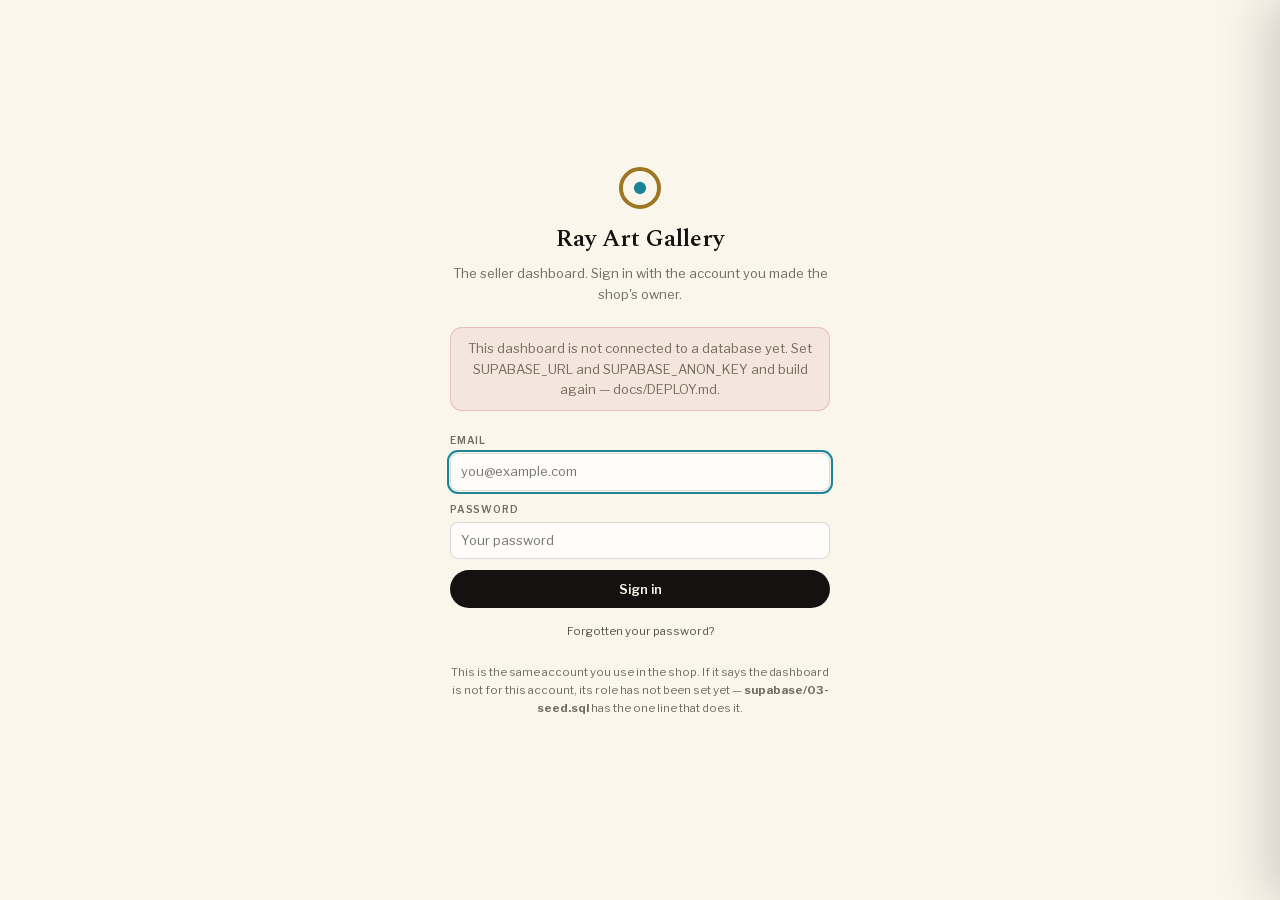
==== src/admin/index.html @ d51d6be7 "Order cancellation, notifications for both sides, real avatar supabase/04-notifications.sql is new a" ====
<!doctype html>
<html lang="en">
<head>
<meta charset="utf-8">
<meta name="viewport" content="width=device-width, initial-scale=1">
<title>Dashboard — Ray Art Gallery</title>
<meta name="robots" content="noindex, nofollow">
<meta name="theme-color" content="#FBF6EC">
<!-- ══════════════════════════════════════════════════════════════
     THE SELLER DASHBOARD

     Orders as they arrive, the catalogue, the customers, and the
     numbers underneath all three.

     It is at a plain address on purpose. Being hard to find is not
     security; every screen here asks the database, and the database
     answers only an account whose profile row says role = 'admin'.
     Anyone else who opens this page — signed in or not — is told no
     by Postgres, not by JavaScript.
     ══════════════════════════════════════════════════════════════ -->
<link rel="icon" href="data:image/svg+xml,%3Csvg xmlns='http://www.w3.org/2000/svg' viewBox='0 0 100 100'%3E%3Crect width='100' height='100' rx='22' fill='%23141210'/%3E%3Ccircle cx='50' cy='50' r='27' fill='none' stroke='%23D9B877' stroke-width='6'/%3E%3Ccircle cx='50' cy='50' r='9' fill='%231B8497'/%3E%3C/svg%3E">
<link rel="stylesheet" href="../shared/styles/00-tokens.css">
<link rel="stylesheet" href="styles/01-admin.css">
</head>
<body>

<!-- ═══════════ the gate ═══════════ -->
<div class="gate" id="gate" hidden>
  <div class="gate-in">
    <svg width="56" height="56" viewBox="0 0 100 100" aria-hidden="true">
      <circle cx="50" cy="50" r="34" fill="none" stroke="#9C7620" stroke-width="7"/>
      <circle cx="50" cy="50" r="11" fill="#1B8497"/>
    </svg>
    <h1>Ray Art Gallery</h1>
    <p>The seller dashboard. Sign in with the account you made the shop's owner.</p>
    <div id="gateMsg"></div>
    <form id="gateForm" novalidate>
      <div><label class="lab" for="gEmail">Email</label>
        <input class="inp" type="email" id="gEmail" autocomplete="email" inputmode="email" placeholder="you@example.com"></div>
      <div id="gatePassRow"><label class="lab" for="gPass">Password</label>
        <input class="inp" type="password" id="gPass" autocomplete="current-password" placeholder="Your password"></div>
      <button class="btn" id="gGo" type="submit">Sign in</button>
    </form>
    <p class="fine" style="margin-top:14px"><a href="#" id="gForgot">Forgotten your password?</a></p>
    <div id="gateGoogle"></div>
    <p class="fine">This is the same account you use in the shop. If it says the
       dashboard is not for this account, its role has not been set yet —
       <b>supabase/03-seed.sql</b> has the one line that does it.</p>
  </div>
</div>

<!-- ═══════════ the dashboard ═══════════ -->
<div id="app" hidden>
  <header class="top">
    <div class="wrap top-in">
      <a class="brand" href="../">
        <svg width="30" height="30" viewBox="0 0 100 100" aria-hidden="true">
          <circle cx="50" cy="50" r="34" fill="none" stroke="#9C7620" stroke-width="8"/>
          <circle cx="50" cy="50" r="12" fill="#1B8497"/>
        </svg>
        <span><b>Ray Art Gallery</b><span>Seller dashboard</span></span>
      </a>
      <div class="who">
        <button class="bell" id="bell" type="button" aria-label="What has happened">
          <svg width="19" height="19" viewBox="0 0 24 24" fill="none" stroke="currentColor"
               stroke-width="1.7" stroke-linecap="round" stroke-linejoin="round" aria-hidden="true">
            <path d="M18 8.6a6 6 0 1 0-12 0c0 6-2 7.4-2 7.4h16s-2-1.4-2-7.4"/>
            <path d="M13.7 20a2 2 0 0 1-3.4 0"/>
          </svg>
          <span class="bell-n" id="bellN" hidden>0</span>
        </button>
        <b id="whoName">—</b>
        <button class="btn btn-ghost btn-sm" id="signOut" type="button">Sign out</button>
      </div>
    </div>
    <div class="wrap">
      <nav class="nav" id="nav" role="tablist" aria-label="Dashboard sections">
        <button role="tab" data-view="overview"  aria-selected="true">Overview</button>
        <button role="tab" data-view="orders"    aria-selected="false">Orders</button>
        <button role="tab" data-view="products"  aria-selected="false">Products</button>
        <button role="tab" data-view="customers" aria-selected="false">Customers</button>
        <button role="tab" data-view="insights"  aria-selected="false">Insights</button>
        <button role="tab" data-view="settings"  aria-selected="false">Settings</button>
      </nav>
    </div>
  </header>
  <main class="wrap" id="view"><p class="load">Loading…</p></main>
</div>

<div class="bellwrap" id="bellWrap">
  <div class="bell-panel">
    <div class="bell-h">What has happened</div>
    <div class="bell-list" id="bellPanel"></div>
  </div>
</div>

<div class="scrim" id="scrim"></div>
<aside class="panel" id="panel" role="dialog" aria-modal="true" aria-labelledby="panelT" aria-hidden="true">
  <div class="panel-h">
    <h3 id="panelT">Order</h3>
    <button class="x" id="panelX" type="button" aria-label="Close">✕</button>
  </div>
  <div class="panel-b" id="panelB"></div>
</aside>

<div class="toast" id="toast" role="status" aria-live="polite"></div>

<script src="../shared/js/00-env.js"></script>
<script src="../shared/js/01-format.js"></script>
<script src="../shared/js/02-sb.js"></script>

<script src="js/01-ui.js"></script>
<script src="js/02-gate.js"></script>
<script src="js/03-overview.js"></script>
<script src="js/04-orders.js"></script>
<script src="js/05-products.js"></script>
<script src="js/06-customers.js"></script>
<script src="js/07-insights.js"></script>
<script src="js/08-settings.js"></script>
<script src="js/10-bell.js"></script>
<script src="js/09-boot.js"></script>
</body>
</html>
---- src/shared/styles/00-tokens.css ----
/* ══════════════════════════════════════════════════════════
   RAY ART GALLERY — handmade rakhi
   Cream editorial + glass, carried over from the
   Hariom Patidar portfolio. Fonts are inlined at build time:
   the finished page makes zero network requests.
   ══════════════════════════════════════════════════════════ */
/* Spectral — Production Type, commissioned for reading on screen. A sturdy
   low-contrast serif rather than a display face, so it holds up at every size.
   Libre Franklin — a revival of Franklin Gothic (Benton, 1902). Both were
   chosen for having an actual lineage instead of being the default pick. */
@font-face{font-family:"Spectral";font-style:normal;font-weight:400;font-display:swap;
  src:url("../../../assets/fonts/spectral-400-normal.woff2") format("woff2")}
@font-face{font-family:"Spectral";font-style:italic;font-weight:400;font-display:swap;
  src:url("../../../assets/fonts/spectral-400-italic.woff2") format("woff2")}
@font-face{font-family:"Spectral";font-style:normal;font-weight:600;font-display:swap;
  src:url("../../../assets/fonts/spectral-600-normal.woff2") format("woff2")}
@font-face{font-family:"Libre Franklin";font-style:normal;font-weight:400 700;font-display:swap;
  src:url("../../../assets/fonts/franklin-400-700-normal.woff2") format("woff2-variations")}

:root{
  color-scheme: light;
  /* the ground is card stock; every colour comes off a rakhi —
     resham thread, ivory seed bead, gold frame, sindoor, haldi */
  --bg:#FBF6EC;
  --ink:#141210;
  --ink-soft:#5A544C;
  --ink-faint:#736C5D;   /* 4.99:1 on the card surface — passes WCAG AA for small text */
  --line:rgba(20,18,16,.09);
  --line-2:rgba(20,18,16,.15);
  --glass:rgba(255,253,248,.58);
  --glass-border:rgba(255,255,255,.7);
  --panel:rgba(255,253,248,.66);
  --teal:#1B8497;          /* resham thread */
  --teal-soft:#CFE9EF;
  --gold:#B98C2E;
  --tan:#D9B877;           /* gold frame */
  --tan-deep:#9C7620;
  --rose:#B5384A;          /* sindoor */
  --accent:#1B8497;
  --wa:#25D366;

  --r-sm:8px; --r-md:12px; --r-lg:16px; --r-xl:24px; --r-full:999px;
  --sheen:0 1px 0 rgba(255,255,255,.8) inset;
  --elev-1:0 12px 30px -18px rgba(80,60,20,.22);
  --elev-2:0 24px 50px -28px rgba(80,60,20,.26);
  --elev-3:0 40px 70px -30px rgba(80,60,20,.34);
  --ease:cubic-bezier(.16,1,.3,1);

  --display:"Spectral",Georgia,"Times New Roman",serif;   /* headings, prices */
  --head:"Libre Franklin",system-ui,-apple-system,"Segoe UI",Roboto,sans-serif;
  --body:"Libre Franklin",system-ui,-apple-system,"Segoe UI",Roboto,sans-serif;
  --mono:ui-monospace,SFMono-Regular,"SF Mono",Menlo,Consolas,monospace;

  --grain:url("data:image/svg+xml,%3Csvg xmlns='http://www.w3.org/2000/svg' width='120' height='120'%3E%3Cfilter id='n'%3E%3CfeTurbulence type='fractalNoise' baseFrequency='0.9' numOctaves='2' stitchTiles='stitch'/%3E%3C/filter%3E%3Crect width='100%25' height='100%25' filter='url(%23n)'/%3E%3C/svg%3E");
}

*{margin:0; padding:0; box-sizing:border-box; -webkit-tap-highlight-color:transparent}
html{scroll-behavior:smooth; -webkit-text-size-adjust:100%}
body{
  background:var(--bg); color:var(--ink); font-family:var(--body);
  font-size:15px; line-height:1.6; overflow-x:hidden; -webkit-font-smoothing:antialiased;
}
/* no 300ms tap delay, no accidental double-tap zoom on controls */
button,a,summary,label,.chip,.sortmenu li{touch-action:manipulation}
/* while a sheet is open the page behind must not scroll */
body.locked{overflow:hidden; position:fixed; inset:0 0 auto 0; width:100%}
/* anything with an id is a scroll target — clear the sticky header */
section[id]{scroll-margin-top:86px}
img{max-width:100%; display:block}
a{color:inherit; text-decoration:none}
::selection{background:var(--ink); color:var(--bg)}
:focus-visible{outline:2px solid var(--accent); outline-offset:3px; border-radius:2px}
input:focus-visible,textarea:focus-visible{outline:none}
---- src/admin/styles/01-admin.css ----
/* ══════════════════════════════════════════════════════════
   THE SELLER DASHBOARD

   Same paper, same typefaces, same palette as the shop — it is
   the back of the same room, not a different building. What is
   different is the density: the shop is read one card at a
   time on a phone, this is scanned, so the type is smaller,
   the rows are tighter and everything that matters fits above
   the fold on a laptop.

   It is still built for a phone, because that is where a small
   shop actually checks its orders: standing at the counter,
   one hand free.
   ══════════════════════════════════════════════════════════ */
body{
  background:var(--bg); color:var(--ink);
  font-family:var(--body); font-size:14px; line-height:1.5;
  -webkit-font-smoothing:antialiased;
}
*,*::before,*::after{box-sizing:border-box}
a{color:inherit}

/* An author rule always beats the browser's own [hidden]{display:none},
   whatever the specificity — so .gate{display:grid} kept the sign-in screen
   on the page after a successful sign-in, with the dashboard stacked below
   it. That is why it appeared to "still show the login until you scroll". */
[hidden]{display:none !important}

/* ── the shell ── */
.wrap{width:min(1180px, 100% - 28px); margin-inline:auto}
@media (max-width:640px){.wrap{width:min(1180px, 100% - 20px)}}

.top{
  position:sticky; top:0; z-index:40; background:rgba(251,246,236,.94);
  border-bottom:1px solid var(--line); backdrop-filter:blur(8px);
}
.top-in{display:flex; align-items:center; gap:14px; height:60px}
.brand{display:flex; align-items:center; gap:10px; text-decoration:none; margin-right:auto; min-width:0}
.brand img{width:30px; height:30px; flex:none}
.brand b{font-family:var(--head); font-size:13px; font-weight:700; letter-spacing:.14em; text-transform:uppercase}
.brand span{display:block; font-size:10px; letter-spacing:.1em; text-transform:uppercase; color:var(--ink-faint)}
.who{display:flex; align-items:center; gap:8px; font-size:12px; color:var(--ink-faint)}
.who b{font-family:var(--head); font-size:12px; color:var(--ink); font-weight:600}

/* ── the five screens ── */
.nav{display:flex; gap:4px; overflow-x:auto; padding:8px 0 0; scrollbar-width:none}
.nav::-webkit-scrollbar{display:none}
.nav button{
  flex:none; border:0; cursor:pointer; background:none; padding:9px 14px 12px;
  font-family:var(--head); font-size:12px; font-weight:600; letter-spacing:.03em;
  color:var(--ink-faint); border-bottom:2px solid transparent; white-space:nowrap;
  transition:color .2s var(--ease), border-color .2s var(--ease);
}
.nav button:hover{color:var(--ink-soft)}
.nav button[aria-selected="true"]{color:var(--ink); border-bottom-color:var(--ink)}

main{padding:22px 0 80px}
.head{display:flex; align-items:baseline; gap:12px; flex-wrap:wrap; margin-bottom:16px}
h1{font-family:var(--display); font-size:26px; font-weight:600; margin:0}
.sub{font-size:12.5px; color:var(--ink-faint)}
.spacer{margin-left:auto}

/* ── controls ── */
.range{display:flex; gap:3px; background:rgba(255,255,255,.6); padding:3px;
  border-radius:var(--r-full); box-shadow:inset 0 0 0 1px var(--line)}
.range button{
  border:0; background:none; cursor:pointer; padding:6px 12px; border-radius:var(--r-full);
  font-family:var(--head); font-size:11px; font-weight:600; color:var(--ink-faint);
}
.range button[aria-pressed="true"]{background:var(--ink); color:var(--bg)}
.btn{
  display:inline-flex; align-items:center; justify-content:center; gap:7px;
  min-height:38px; padding:9px 16px; border:0; cursor:pointer; border-radius:var(--r-full);
  font-family:var(--head); font-size:12.5px; font-weight:600; text-decoration:none;
  background:var(--ink); color:var(--bg); transition:opacity .2s var(--ease);
}
.btn:hover{opacity:.85}
.btn-ghost{background:rgba(255,255,255,.6); color:var(--ink); box-shadow:inset 0 0 0 1px var(--line-2)}
.btn-sm{min-height:32px; padding:6px 12px; font-size:11.5px}
.btn[disabled]{opacity:.45; cursor:default}
.inp, select.inp, textarea.inp{
  width:100%; font:inherit; font-size:13px; color:var(--ink); padding:9px 11px;
  border:0; border-radius:var(--r-sm); background:rgba(255,255,255,.75);
  box-shadow:inset 0 0 0 1px var(--line-2);
}
.inp:focus{outline:2px solid var(--teal); outline-offset:1px}
label.lab{display:block; font-family:var(--head); font-size:10px; font-weight:600;
  letter-spacing:.08em; text-transform:uppercase; color:var(--ink-faint); margin-bottom:5px}
.search{position:relative; min-width:190px; flex:1; max-width:320px}

/* ── cards ── */
.card{
  background:var(--panel); border-radius:var(--r-lg); padding:16px 18px;
  box-shadow:inset 0 0 0 1px var(--line), var(--elev-1);
}
.card h2{
  font-family:var(--head); font-size:11px; font-weight:600; letter-spacing:.1em;
  text-transform:uppercase; color:var(--ink-faint); margin:0 0 14px;
}
.grid{display:grid; gap:12px}
.g2{grid-template-columns:1fr}
.g3{grid-template-columns:1fr}
@media (min-width:760px){.g2{grid-template-columns:1fr 1fr} .g3{grid-template-columns:2fr 1fr}}

/* ── the numbers ── */
.kpis{display:grid; grid-template-columns:repeat(2,1fr); gap:10px; margin-bottom:16px}
@media (min-width:700px){.kpis{grid-template-columns:repeat(4,1fr)}}
.kpi{
  background:var(--panel); border-radius:var(--r-md); padding:13px 15px;
  box-shadow:inset 0 0 0 1px var(--line);
}
.kpi b{display:block; font-family:var(--display); font-size:25px; line-height:1.1; letter-spacing:-.01em}
.kpi span{
  display:block; margin-top:4px; font-family:var(--head); font-size:9.5px; font-weight:600;
  letter-spacing:.09em; text-transform:uppercase; color:var(--ink-faint);
}
.kpi i{display:block; margin-top:6px; font-size:11.5px; font-style:normal; color:var(--ink-faint)}
.kpi.hot b{color:var(--rose)}

/* ── tables ── */
.tbl{width:100%; border-collapse:collapse; font-size:13px}
.tbl th{
  text-align:left; font-family:var(--head); font-size:9.5px; font-weight:600;
  letter-spacing:.09em; text-transform:uppercase; color:var(--ink-faint);
  padding:0 10px 8px; border-bottom:1px solid var(--line); white-space:nowrap;
}
.tbl td{padding:10px; border-bottom:1px solid var(--line); vertical-align:middle}
.tbl tr:last-child td{border-bottom:0}
.tbl tbody tr{cursor:pointer; transition:background .15s var(--ease)}
.tbl tbody tr:hover{background:rgba(255,255,255,.55)}
.tbl tr.flat{cursor:default}
.tbl tr.flat:hover{background:none}
.num{text-align:right; font-variant-numeric:tabular-nums}
.mono{font-family:var(--mono); font-size:11.5px; letter-spacing:.3px}
.tbl-scroll{overflow-x:auto; margin:0 -18px; padding:0 18px}
.nowrap{white-space:nowrap}
.dim{color:var(--ink-faint)}
.strong{font-family:var(--head); font-weight:600}

/* ── status ── */
.chip{
  display:inline-block; font-family:var(--head); font-size:8.5px; font-weight:600;
  letter-spacing:.09em; text-transform:uppercase; padding:4px 9px; border-radius:var(--r-full);
  background:rgba(217,184,119,.3); color:var(--tan-deep); white-space:nowrap;
}
.chip.ok{background:rgba(27,132,151,.16); color:#0E5F6E}
.chip.out{background:rgba(20,18,16,.85); color:var(--bg)}
.chip.no{background:rgba(181,56,74,.14); color:#8A2033}

/* ── charts ── */
.chart{width:100%; display:block; overflow:visible}
.chart .bar{fill:var(--teal); opacity:.85}
.chart .bar:hover{opacity:1}
.chart .bar-soft{fill:var(--tan)}
.chart .axis{stroke:var(--line-2); stroke-width:1}
.chart .lab{font-family:var(--body); font-size:9px; fill:var(--ink-faint)}
.chart .val{font-family:var(--body); font-size:9.5px; fill:var(--ink-soft)}

.hbars{display:grid; gap:9px}
.hbar{display:grid; grid-template-columns:1fr auto; gap:4px 10px; align-items:baseline}
.hbar-n{font-size:12.5px; overflow:hidden; text-overflow:ellipsis; white-space:nowrap}
.hbar-v{font-variant-numeric:tabular-nums; font-size:12.5px; color:var(--ink-soft)}
.hbar-t{grid-column:1/-1; height:5px; border-radius:3px; background:rgba(20,18,16,.07); overflow:hidden}
.hbar-t i{display:block; height:100%; border-radius:3px; background:var(--teal)}
.hbar-t.alt i{background:var(--tan-deep)}

/* the funnel: four steps, each a share of the one before it */
.funnel{display:grid; gap:8px}
.fstep{display:grid; grid-template-columns:auto 1fr auto; gap:10px; align-items:center; font-size:12.5px}
.fstep i{display:block; height:24px; border-radius:var(--r-sm); background:var(--teal); opacity:.8; min-width:3px}
.fstep b{font-variant-numeric:tabular-nums; font-family:var(--head); font-size:13px}
.fstep span{font-size:11.5px; color:var(--ink-faint); width:74px}

/* ── the panel that slides in over an order or a customer ── */
.scrim{
  position:fixed; inset:0; z-index:60; background:rgba(20,18,16,.35);
  opacity:0; pointer-events:none; transition:opacity .3s var(--ease);
}
.scrim.on{opacity:1; pointer-events:auto}
.panel{
  position:fixed; z-index:61; top:0; right:0; bottom:0; width:min(520px, 100%);
  background:var(--bg); box-shadow:-18px 0 48px rgba(20,18,16,.18);
  transform:translateX(101%); transition:transform .34s var(--ease);
  display:flex; flex-direction:column;
}
.panel.on{transform:none}
@media (max-width:600px){
  .panel{top:auto; height:92dvh; width:100%; border-radius:var(--r-xl) var(--r-xl) 0 0;
    transform:translateY(101%)}
}
.panel-h{
  display:flex; align-items:center; gap:12px; padding:16px 18px;
  border-bottom:1px solid var(--line); flex:none;
}
.panel-h h3{font-family:var(--display); font-size:19px; margin:0; flex:1; min-width:0}
.panel-b{padding:18px; overflow-y:auto; flex:1; -webkit-overflow-scrolling:touch}
.x{
  border:0; background:none; cursor:pointer; font-size:19px; line-height:1;
  color:var(--ink-faint); padding:6px; border-radius:50%;
}
.x:hover{color:var(--ink)}

.k{
  font-family:var(--head); font-size:9.5px; font-weight:600; letter-spacing:.1em;
  text-transform:uppercase; color:var(--ink-faint); margin:20px 0 9px;
}
.k:first-child{margin-top:0}
.rows{display:grid; gap:7px; font-size:13px}
.row{display:flex; gap:12px; align-items:baseline}
.row span:first-child{color:var(--ink-faint); width:96px; flex:none; font-size:12px}
.row span:last-child{flex:1; min-width:0}
.line{display:flex; justify-content:space-between; gap:12px; font-size:13px; padding:6px 0;
  border-bottom:1px solid var(--line)}
.line:last-child{border-bottom:0}
.tot{font-family:var(--head); font-weight:600}

/* the status history, oldest at the top */
.hist{display:grid; gap:0; margin-top:4px}
.hev{display:grid; grid-template-columns:auto 1fr; gap:11px; padding-bottom:14px; position:relative}
.hev::before{content:""; position:absolute; left:4px; top:12px; bottom:0; width:1.5px; background:var(--line-2)}
.hev:last-child::before{display:none}
.hev i{width:9px; height:9px; border-radius:50%; background:var(--teal); margin-top:4px; z-index:1}
.hev b{display:block; font-family:var(--head); font-size:12.5px; font-weight:600}
.hev span{display:block; font-size:11.5px; color:var(--ink-faint)}

.acts{display:flex; gap:8px; flex-wrap:wrap; margin-top:12px}
.fg{display:grid; gap:11px; margin-top:10px}
@media (min-width:520px){.fg.two{grid-template-columns:1fr 1fr}}

/* ── the sign-in gate ── */
.gate{min-height:100dvh; display:grid; place-items:center; padding:24px}
.gate-in{width:min(380px,100%); text-align:center}
.gate img{width:56px; height:56px; margin-bottom:18px}
.gate h1{font-size:24px; margin-bottom:6px}
.gate p{font-size:13px; color:var(--ink-faint); margin:0 0 22px; line-height:1.6}
.gate form{display:grid; gap:11px; text-align:left}
.msg{
  padding:11px 13px; border-radius:var(--r-md); font-size:12.5px; line-height:1.5;
  background:rgba(181,56,74,.09); color:#8A2033; box-shadow:inset 0 0 0 1px rgba(181,56,74,.22);
}
.msg.good{background:rgba(27,132,151,.1); color:#0E5F6E; box-shadow:inset 0 0 0 1px rgba(27,132,151,.24)}
.gate .fine{margin-top:20px; font-size:11.5px; color:var(--ink-faint); line-height:1.6}

.empty{padding:26px 4px; text-align:center; font-size:13px; color:var(--ink-faint); line-height:1.6}
.load{padding:26px 4px; text-align:center; font-size:12px; color:var(--ink-faint)}

/* the photo in the products table */
.pic{
  width:38px; height:38px; border-radius:var(--r-sm); overflow:hidden; flex:none;
  background:linear-gradient(160deg,#fffdf8,#f6f2e9); box-shadow:inset 0 0 0 1px var(--line);
}
.pic img{width:100%; height:100%; object-fit:cover; display:block}
.pic img.art{object-fit:contain}
.prod{display:flex; align-items:center; gap:10px; min-width:0}
.prod b{font-family:var(--head); font-size:12.5px; font-weight:600; display:block}
.prod span{font-size:11px; color:var(--ink-faint)}
.mini{width:64px; text-align:right; font-variant-numeric:tabular-nums}
.toast{
  position:fixed; left:50%; bottom:22px; transform:translate(-50%,14px); z-index:90;
  background:var(--ink); color:var(--bg); padding:11px 18px; border-radius:var(--r-full);
  font-size:13px; opacity:0; pointer-events:none; transition:opacity .25s, transform .25s;
}
.toast.on{opacity:1; transform:translate(-50%,0)}

/* ── continue with Google ── */
.btn-google{
  display:flex; align-items:center; justify-content:center; gap:10px; width:100%;
  min-height:44px; padding:11px 16px; border:0; cursor:pointer; border-radius:var(--r-full);
  font-family:var(--head); font-size:13px; font-weight:600; color:var(--ink);
  background:#fff; box-shadow:inset 0 0 0 1px var(--line-2), 0 1px 2px rgba(20,18,16,.06);
  transition:box-shadow .2s var(--ease);
}
.btn-google:hover{box-shadow:inset 0 0 0 1px var(--line-2), var(--elev-2)}
.btn-google svg{flex:none}
.or{
  display:flex; align-items:center; gap:12px; margin:15px 0;
  font-family:var(--head); font-size:10px; font-weight:600; letter-spacing:.12em;
  text-transform:uppercase; color:var(--ink-faint);
}
.or::before, .or::after{content:""; flex:1; height:1px; background:var(--line)}
.gate .fine a{color:var(--ink-soft)}

/* the row of small actions in the products table */
.rowacts{display:flex; gap:5px; flex-wrap:wrap}
.rowacts .chip{border:0; cursor:pointer; transition:opacity .2s var(--ease)}
.rowacts .chip:hover{opacity:.75}

/* ── the bell ── */
.bell{
  position:relative; display:grid; place-items:center; width:36px; height:36px;
  border:0; cursor:pointer; border-radius:50%; background:rgba(255,255,255,.6);
  color:var(--ink); box-shadow:inset 0 0 0 1px var(--line-2);
  transition:background .2s var(--ease);
}
.bell:hover{background:#fffdf8}
.bell-n{
  position:absolute; top:-3px; right:-3px; min-width:17px; height:17px; padding:0 4px;
  display:grid; place-items:center; border-radius:var(--r-full);
  background:var(--rose); color:#fff; font-family:var(--head); font-size:9.5px;
  box-shadow:0 0 0 2px var(--bg);
}
.bell.ring svg{animation:bellring 1.4s var(--ease) 1}
@keyframes bellring{
  0%,100%{transform:rotate(0)} 15%{transform:rotate(11deg)} 30%{transform:rotate(-9deg)}
  45%{transform:rotate(6deg)} 60%{transform:rotate(-4deg)}
}
@media (prefers-reduced-motion:reduce){.bell.ring svg{animation:none}}

.bellwrap{
  position:fixed; top:56px; right:12px; z-index:70; width:min(400px, calc(100vw - 24px));
  opacity:0; pointer-events:none; transform:translateY(-8px);
  transition:opacity .2s var(--ease), transform .2s var(--ease);
}
.bellwrap.on{opacity:1; pointer-events:auto; transform:none}
.bell-panel{
  background:var(--bg); border-radius:var(--r-lg); overflow:hidden;
  box-shadow:inset 0 0 0 1px var(--line), 0 18px 44px -12px rgba(20,18,16,.35);
}
.bell-h{
  padding:13px 16px; border-bottom:1px solid var(--line);
  font-family:var(--head); font-size:10px; font-weight:600; letter-spacing:.1em;
  text-transform:uppercase; color:var(--ink-faint);
}
.bell-list{max-height:min(62vh, 480px); overflow-y:auto}
.bell-row{
  display:grid; grid-template-columns:auto 1fr auto; gap:10px; align-items:start;
  width:100%; text-align:left; border:0; cursor:pointer; background:none;
  padding:12px 16px; border-bottom:1px solid var(--line);
  transition:background .15s var(--ease); font:inherit;
}
.bell-row:last-child{border-bottom:0}
.bell-row:hover{background:rgba(255,255,255,.6)}
.bell-row.unread{background:rgba(27,132,151,.06)}
.bell-row .chip{margin-top:2px}
.bell-body{min-width:0}
.bell-body b{display:block; font-family:var(--head); font-size:13px; font-weight:600; line-height:1.4}
.bell-body span{display:block; margin-top:2px; font-size:12px; color:var(--ink-faint); line-height:1.5}
.bell-when{flex:none; font-size:11px; color:var(--ink-faint); white-space:nowrap; margin-top:3px}
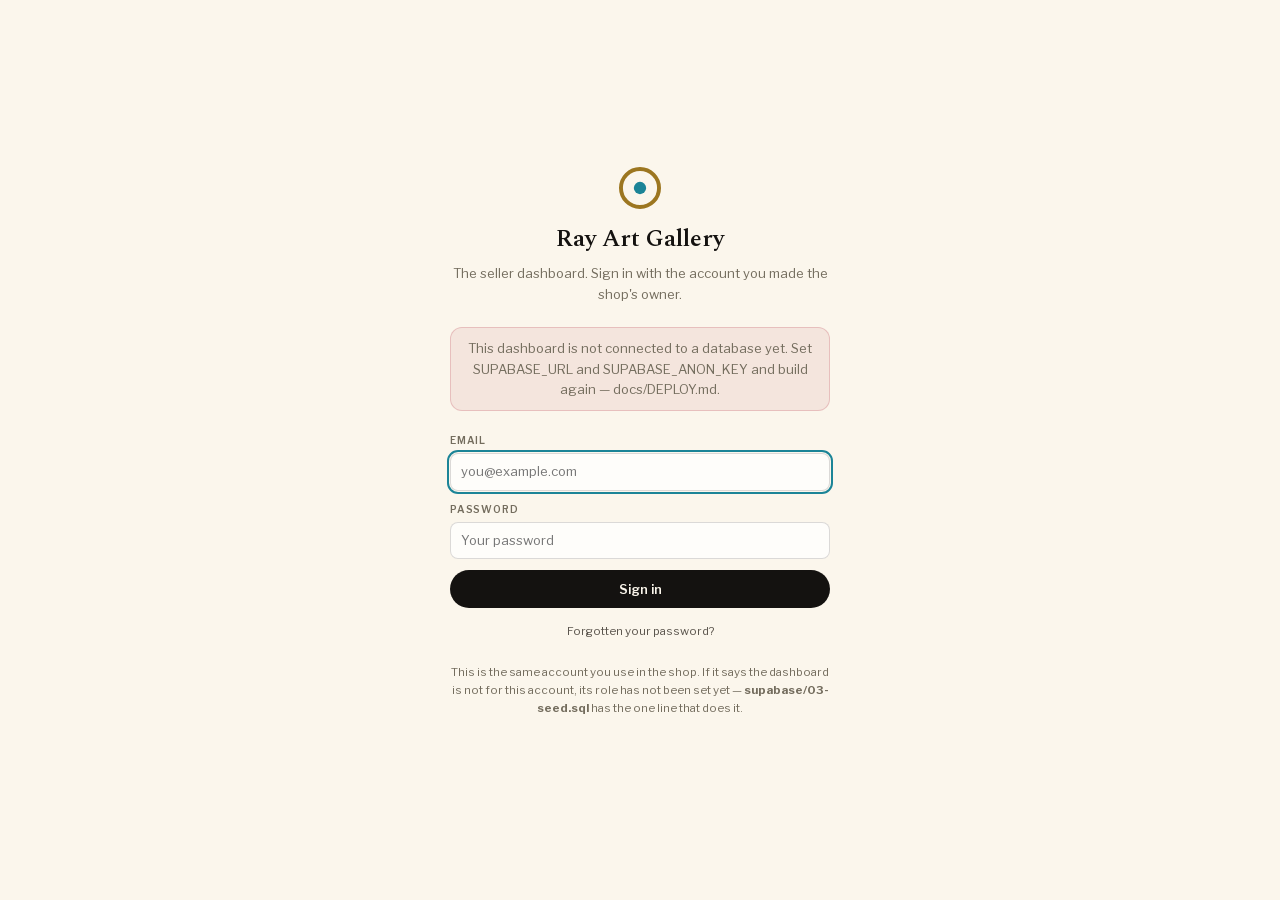
==== commit 2b612a5f: "A page for every shelf, from one list both sides read Shop by Category answered "show me kids rakhis" ====
--- a/src/admin/index.html
+++ b/src/admin/index.html
@@ -79,6 +79,8 @@
         <button role="tab" data-view="orders"    aria-selected="false">Orders</button>
         <button role="tab" data-view="products"  aria-selected="false">Products</button>
         <button role="tab" data-view="customers" aria-selected="false">Customers</button>
+        <button role="tab" data-view="coupons"   aria-selected="false">Coupons</button>
+        <button role="tab" data-view="reviews"   aria-selected="false">Reviews</button>
         <button role="tab" data-view="insights"  aria-selected="false">Insights</button>
         <button role="tab" data-view="settings"  aria-selected="false">Settings</button>
       </nav>
@@ -108,6 +110,9 @@
 <script src="../shared/js/00-env.js"></script>
 <script src="../shared/js/01-format.js"></script>
 <script src="../shared/js/02-sb.js"></script>
+<script src="../shared/js/03-art.js"></script>
+<script src="../shared/js/04-billpdf.js"></script>
+<script src="../shared/js/05-cats.js"></script>
 
 <script src="js/01-ui.js"></script>
 <script src="js/02-gate.js"></script>
@@ -118,6 +123,11 @@
 <script src="js/07-insights.js"></script>
 <script src="js/08-settings.js"></script>
 <script src="js/10-bell.js"></script>
+<script src="js/11-reviews.js"></script>
+<script src="js/12-coupons.js"></script>
+<script src="js/15-shrink.js"></script>
+<script src="js/13-gallery.js"></script>
+<script src="js/14-product.js"></script>
 <script src="js/09-boot.js"></script>
 </body>
 </html>
--- a/src/shared/styles/00-tokens.css
+++ b/src/shared/styles/00-tokens.css
@@ -55,7 +55,8 @@
 }
 
 *{margin:0; padding:0; box-sizing:border-box; -webkit-tap-highlight-color:transparent}
-html{scroll-behavior:smooth; -webkit-text-size-adjust:100%}
+/* the bar is fixed, so anything jumped to must stop clear of it */
+html{scroll-behavior:smooth; -webkit-text-size-adjust:100%; scroll-padding-top:96px}
 body{
   background:var(--bg); color:var(--ink); font-family:var(--body);
   font-size:15px; line-height:1.6; overflow-x:hidden; -webkit-font-smoothing:antialiased;
--- a/src/admin/styles/01-admin.css
+++ b/src/admin/styles/01-admin.css
@@ -131,6 +131,9 @@
 .tbl tr.flat{cursor:default}
 .tbl tr.flat:hover{background:none}
 .num{text-align:right; font-variant-numeric:tabular-nums}
+/* .tbl th sets text-align:left and outranks .num on its own, which left every
+   numeric heading sitting over the wrong edge of its column */
+.tbl th.num{text-align:right}
 .mono{font-family:var(--mono); font-size:11.5px; letter-spacing:.3px}
 .tbl-scroll{overflow-x:auto; margin:0 -18px; padding:0 18px}
 .nowrap{white-space:nowrap}
@@ -182,8 +185,16 @@
   background:var(--bg); box-shadow:-18px 0 48px rgba(20,18,16,.18);
   transform:translateX(101%); transition:transform .34s var(--ease);
   display:flex; flex-direction:column;
-}
-.panel.on{transform:none}
+  /* Off-screen is not closed: left visible, every field in the parked panel
+     stays in the tab order, so a keyboard walks off the page into a form
+     nobody can see. Taken away only once the slide has finished. */
+  visibility:hidden; pointer-events:none;
+  transition:transform .34s var(--ease), visibility 0s linear .34s;
+}
+.panel.on{
+  transform:none; visibility:visible; pointer-events:auto;
+  transition:transform .34s var(--ease), visibility 0s;
+}
 @media (max-width:600px){
   .panel{top:auto; height:92dvh; width:100%; border-radius:var(--r-xl) var(--r-xl) 0 0;
     transform:translateY(101%)}
@@ -245,12 +256,19 @@
 .load{padding:26px 4px; text-align:center; font-size:12px; color:var(--ink-faint)}
 
 /* the photo in the products table */
+/* display:block matters more than it looks. This is a <span>, and width and
+   height do nothing at all on an inline box — so inside .prod, where flex
+   turned it into a flex item, it behaved, and standing alone in a table cell
+   it did not, and the photo filled the row. The svg needs its own size for
+   the same reason: without one it grows to whatever space it is given. */
 .pic{
-  width:38px; height:38px; border-radius:var(--r-sm); overflow:hidden; flex:none;
+  display:block; width:38px; height:38px; flex:none;
+  border-radius:var(--r-sm); overflow:hidden;
   background:linear-gradient(160deg,#fffdf8,#f6f2e9); box-shadow:inset 0 0 0 1px var(--line);
 }
-.pic img{width:100%; height:100%; object-fit:cover; display:block}
-.pic img.art{object-fit:contain}
+.pic img, .pic svg{width:100%; height:100%; display:block; object-fit:cover}
+.pic img.art, .pic svg{object-fit:contain}
+td .pic{margin:0 auto}
 .prod{display:flex; align-items:center; gap:10px; min-width:0}
 .prod b{font-family:var(--head); font-size:12.5px; font-weight:600; display:block}
 .prod span{font-size:11px; color:var(--ink-faint)}
@@ -336,3 +354,207 @@
 .bell-body b{display:block; font-family:var(--head); font-size:13px; font-weight:600; line-height:1.4}
 .bell-body span{display:block; margin-top:2px; font-size:12px; color:var(--ink-faint); line-height:1.5}
 .bell-when{flex:none; font-size:11px; color:var(--ink-faint); white-space:nowrap; margin-top:3px}
+
+/* The name is the only column with words in it; without a floor it loses
+   every fight for width and "Nazar Evil Eye Rakhi" ends up four lines tall. */
+.col-name{min-width:180px}
+.prod b{line-height:1.35}
+.prod span{white-space:nowrap}
+
+/* ── reviews ── */
+.stars{display:inline-block; line-height:0; height:var(--s,13px)}
+.stars svg{height:100%; width:auto; display:block}
+.stars .star-bg{fill:rgba(20,18,16,.14)}
+.stars .star-fg{fill:#E0A32A}
+.rev-hidden{opacity:.62}
+.rev-hidden:hover{opacity:1}
+
+/* ── the photo gallery of one rakhi ── */
+.gal{display:grid; gap:9px}
+.gal-row{
+  display:grid; grid-template-columns:auto 1fr auto; gap:12px; align-items:center;
+  padding:9px; border-radius:var(--r-md);
+  background:rgba(255,255,255,.55); box-shadow:inset 0 0 0 1px var(--line);
+}
+.gal-pic{
+  display:block; width:56px; height:56px; flex:none; overflow:hidden;
+  border-radius:var(--r-sm); background:linear-gradient(160deg,#fffdf8,#f6f2e9);
+  box-shadow:inset 0 0 0 1px var(--line);
+}
+.gal-pic img{width:100%; height:100%; object-fit:cover; display:block}
+.gal-m{min-width:0}
+.gal-acts{display:flex; gap:5px; flex-wrap:wrap; justify-content:flex-end}
+.gal-acts .chip{border:0; cursor:pointer}
+.gal-acts .chip[disabled]{opacity:.35; cursor:default}
+
+/* ── bar charts, in HTML ──
+   Not SVG. The old ones were two SVGs — one stretched with
+   preserveAspectRatio="none" to fill any width, and a second underneath
+   holding the labels, because stretching the first squashed the text into
+   ribbons. The label SVG then escaped its card and drew over the one below
+   it, which is the misalignment on the old Insights screen.
+
+   Divs in a grid fill the width by themselves, the text is real text at a
+   real size, and nothing can leave the box. */
+.plot{position:relative; padding-left:46px; margin-top:6px}
+.plot-y{
+  position:absolute; left:0; top:0; width:42px; height:146px;
+  display:flex; flex-direction:column; justify-content:space-between;
+  text-align:right; pointer-events:none;
+}
+.plot-y span{
+  font-size:9.5px; color:var(--ink-faint); line-height:1;
+  transform:translateY(-.4em); font-variant-numeric:tabular-nums;
+}
+.plot-area{position:relative; height:146px}
+.plot-grid{position:absolute; inset:0; display:flex; flex-direction:column;
+  justify-content:space-between; pointer-events:none}
+.plot-grid i{display:block; height:1px; background:var(--line)}
+.plot-grid i:last-child{background:var(--line-2)}   /* the baseline is firmer */
+
+.bars{
+  position:relative; height:100%;
+  display:grid; grid-template-columns:repeat(var(--n), minmax(0, 1fr));
+  gap:clamp(1px, .35vw, 4px); align-items:end;
+}
+.bar-col{height:100%; min-width:0; display:flex; align-items:flex-end}
+.bar-track{position:relative; width:100%; height:100%; display:flex; align-items:flex-end}
+.bar-fill{
+  width:100%; border-radius:3px 3px 0 0;
+  background:linear-gradient(180deg, var(--teal), #17707f);
+  transition:filter .15s var(--ease);
+}
+.bar-col:hover .bar-fill{filter:brightness(1.15)}
+.bar-fill.nil{background:var(--line-2); height:1px !important; border-radius:0}
+.bar-val{
+  position:absolute; left:50%; bottom:100%; transform:translateX(-50%);
+  margin-bottom:4px; font-size:9.5px; color:var(--ink-soft); white-space:nowrap;
+  font-variant-numeric:tabular-nums;
+}
+.plot-x{
+  display:grid; grid-template-columns:repeat(var(--n), minmax(0, 1fr));
+  gap:clamp(1px, .35vw, 4px); margin-top:7px;
+}
+.plot-x span{
+  font-size:9.5px; color:var(--ink-faint); text-align:center;
+  white-space:nowrap; overflow:visible;
+}
+@media (max-width:600px){
+  .plot-y, .plot-area{height:118px}
+  .plot{padding-left:40px}
+  .bar-val{display:none}
+}
+.chart-note{margin-top:12px; font-size:12px; color:var(--ink-faint)}
+.chart-note b{color:var(--ink-soft); font-family:var(--head)}
+
+/* ── the up/down beside a number ── */
+.kpi i{font-style:normal}
+.kpi i.up   {color:#0E5F6E}
+.kpi i.down {color:#8A2033}
+.kpi i.flat {color:var(--ink-faint)}
+
+/* ── a finding, said in words above its chart ── */
+.finding{
+  font-size:13.5px; line-height:1.6; color:var(--ink-soft);
+  margin:-4px 0 14px; padding-bottom:12px; border-bottom:1px solid var(--line);
+}
+.finding b{color:var(--ink); font-family:var(--head); font-weight:600}
+.finding.none{color:var(--ink-faint)}
+
+/* the share that survived from the step above, beside the count */
+.fstep b{display:flex; align-items:baseline; gap:7px; justify-content:flex-end}
+.fstep b em{font-style:normal; font-size:10.5px; font-weight:400; color:var(--ink-faint)}
+.fstep i{max-width:100%}
+
+/* a state worth seeing before anything else on the page */
+.notice{
+  display:grid; gap:3px; padding:13px 16px; border-radius:var(--r-md); margin-bottom:16px;
+  background:rgba(217,184,119,.2); box-shadow:inset 0 0 0 1px rgba(156,118,32,.3);
+}
+.notice.warn{background:rgba(181,56,74,.09); box-shadow:inset 0 0 0 1px rgba(181,56,74,.28)}
+.notice b{font-family:var(--head); font-size:13.5px; font-weight:600}
+.notice span{font-size:12.5px; color:var(--ink-soft); line-height:1.55}
+
+/* ══════════════════════════════════════════════════════════
+   ONE PRODUCT — the panel opened from a row
+
+   The card sits beside the form on a laptop and above it on a
+   phone, because on a phone the thing you are typing has to be
+   the thing under your thumb.
+   ══════════════════════════════════════════════════════════ */
+.pgrid{display:grid; gap:20px; align-items:start}
+@media (min-width:560px){.pgrid{grid-template-columns:minmax(0,190px) minmax(0,1fr)}}
+
+.pvw-note{font-size:11.5px; line-height:1.55; color:var(--ink-faint); margin:9px 0 0}
+.pvw-note.warn{color:#8A2033}
+
+/* the shop's card, at the size it is really seen */
+.pvw{
+  background:rgba(255,253,248,.9); border-radius:var(--r-lg); padding:9px 9px 12px;
+  box-shadow:inset 0 0 0 1px var(--line), var(--elev-1);
+}
+.pvw-top{position:relative; border-radius:var(--r-md); overflow:hidden; background:#F3EADA}
+.pvw-shot{aspect-ratio:1/1; display:grid; place-items:center}
+.pvw-shot img{width:100%; height:100%; object-fit:cover; display:block}
+.pvw-shot img.art{object-fit:contain; padding:8px}
+.pvw-pill{
+  position:absolute; left:7px; top:7px; font-size:8.5px; letter-spacing:.06em;
+  text-transform:uppercase; font-family:var(--head); font-weight:600;
+  padding:3px 7px; border-radius:var(--r-full);
+  background:rgba(255,253,248,.92); color:var(--ink-soft);
+}
+.pvw-pill.real{background:rgba(27,132,151,.9); color:#fff}
+.pvw-pill.out {background:rgba(20,18,16,.85); color:var(--bg)}
+.pvw-heart{
+  position:absolute; right:7px; top:6px; width:22px; height:22px; border-radius:50%;
+  display:grid; place-items:center; font-size:13px; color:var(--ink-soft);
+  background:rgba(255,253,248,.92);
+}
+.pvw h3{
+  font-family:var(--display); font-size:15px; font-weight:600; line-height:1.25;
+  margin:10px 2px 0; word-break:break-word;
+}
+.pvw-r{display:flex; align-items:center; gap:5px; margin:4px 2px 0; font-size:10.5px;
+  color:var(--ink-faint)}
+.pvw p{
+  font-size:11.5px; line-height:1.5; color:var(--ink-soft); margin:5px 2px 0;
+  /* the card clamps it; a description that vanishes here vanishes there */
+  display:-webkit-box; -webkit-line-clamp:3; -webkit-box-orient:vertical; overflow:hidden;
+}
+.pvw-b{display:flex; align-items:baseline; justify-content:space-between; gap:8px;
+  margin:9px 2px 0}
+.pvw-p{font-family:var(--display); font-size:16px; font-weight:600}
+.pvw-p s{font-size:11px; color:var(--ink-faint); font-weight:400; margin-left:3px}
+.pvw-u{font-size:10px; color:var(--ink-faint)}
+.pvw-acts{display:grid; grid-template-columns:1fr 1fr; gap:6px; margin-top:10px}
+.pvw-btn{
+  text-align:center; font-family:var(--head); font-size:10.5px; font-weight:600;
+  padding:8px 4px; border-radius:var(--r-full); color:var(--ink);
+  box-shadow:inset 0 0 0 1px var(--line-2);
+}
+.pvw-btn.dark{background:var(--ink); color:var(--bg); box-shadow:none}
+.pvw-out .pvw-shot img{filter:grayscale(.55) opacity(.75)}
+.pvw-out .pvw-btn.dark{background:var(--line-2); color:var(--ink-faint)}
+
+/* a line of text that is really a button — used for an ordered item that
+   opens its own page */
+.linkish{
+  border:0; background:none; padding:0; cursor:pointer; font:inherit; text-align:left;
+  color:var(--ink); text-decoration:underline; text-underline-offset:3px;
+  text-decoration-color:var(--line-2); text-decoration-thickness:1px;
+}
+.linkish:hover{text-decoration-color:var(--teal); color:var(--teal)}
+
+/* how heavy a photo is, said where the seller can act on it */
+.gal-size{display:block; font-size:10.5px; margin-top:3px}
+
+/* a payment that has actually arrived */
+.paid{
+  display:flex; gap:12px; align-items:center; flex-wrap:wrap; margin-top:10px;
+  padding:11px 13px; border-radius:var(--r-sm);
+  background:rgba(27,132,151,.08); box-shadow:inset 0 0 0 1px rgba(27,132,151,.26);
+}
+.paid > div:first-child{flex:1; min-width:0}
+.paid b{display:block; font-family:var(--head); font-size:13.5px; font-weight:600}
+.paid span{display:block; font-size:11.5px; color:var(--ink-faint); margin-top:2px}
+.paid-acts{display:flex; gap:7px; flex-wrap:wrap}
